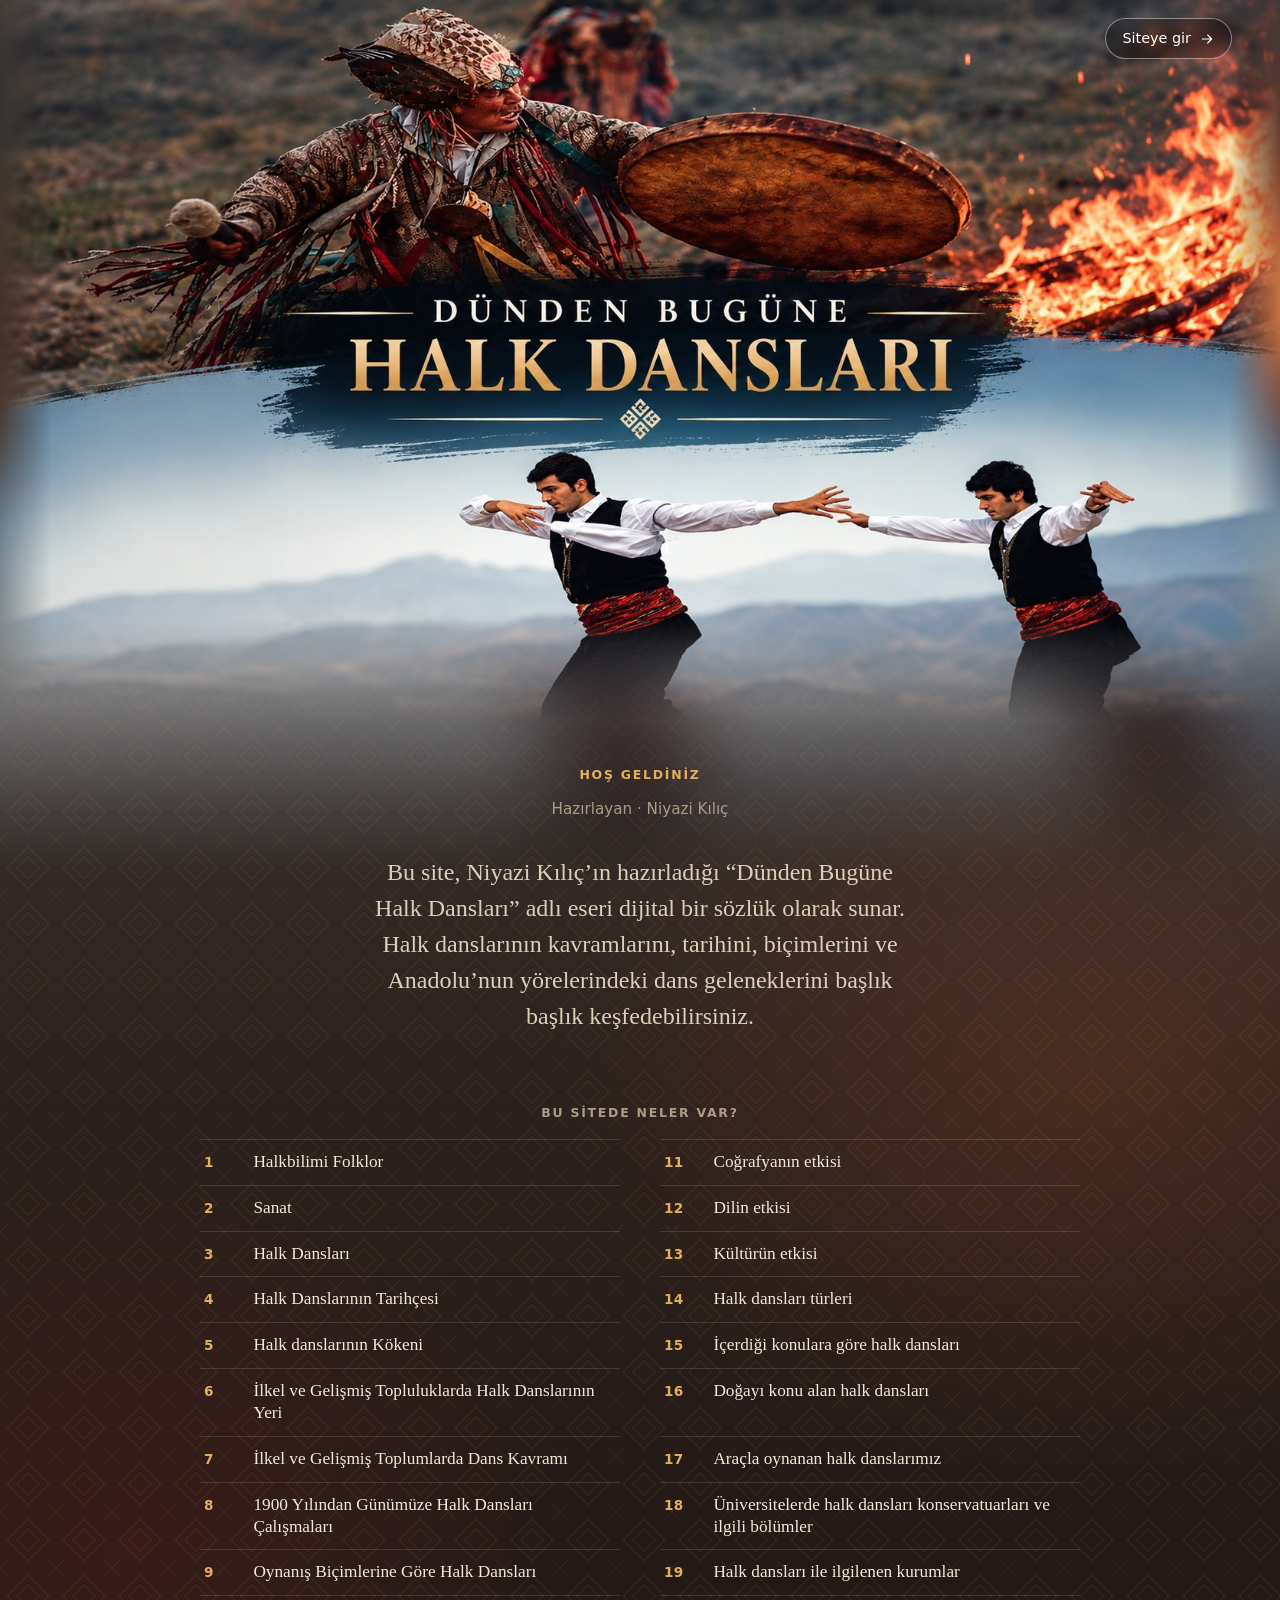
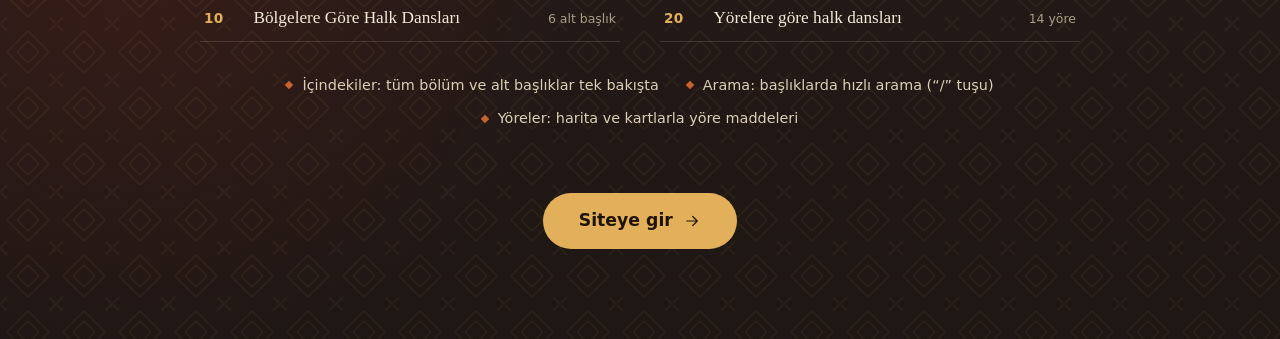
==== lexikon/index.html @ 28745544 "Add files via upload" ====
<!doctype html>
<html lang="tr" data-theme="light">
<head>
  <meta charset="utf-8">
  <meta name="viewport" content="width=device-width, initial-scale=1">
  <title>Dünden Bugüne Halk Dansları</title>
  <meta name="description" content="Halk dansları sözlüğü – tasarım önizlemesi">
  <meta name="color-scheme" content="light dark">
  <meta name="robots" content="noindex">
  <script>
    (function () {
      var pref = localStorage.getItem("hd-theme") || "system";
      var dark = pref === "dark" || (pref === "system" && matchMedia("(prefers-color-scheme: dark)").matches);
      document.documentElement.dataset.theme = dark ? "dark" : "light";
      document.documentElement.dataset.themePref = pref;
    })();
  </script>
  <link rel="icon" href="data:image/svg+xml,%3Csvg xmlns='http://www.w3.org/2000/svg' viewBox='0 0 32 32'%3E%3Cpath d='M16 2 30 16 16 30 2 16Z' fill='%23a3312a'/%3E%3Cpath d='M16 9 23 16 16 23 9 16Z' fill='%23f6f1e7'/%3E%3C/svg%3E">
  <link rel="stylesheet" href="assets/css/main.css">
</head>
<body>
  <a class="skip-link" href="#main" data-i18n="skip">İçeriğe geç</a>
  <div class="progress" aria-hidden="true"><span></span></div>

  <header class="site-header" data-header>
    <div class="site-header__inner">
      <a class="brand" href="#/tr" data-route-home>
        <svg class="brand__mark" viewBox="0 0 32 32" aria-hidden="true">
          <path d="M16 1 31 16 16 31 1 16Z" fill="currentColor"/>
          <path d="M16 8 24 16 16 24 8 16Z" fill="var(--bg)"/>
          <path d="M16 12.5 19.5 16 16 19.5 12.5 16Z" fill="currentColor"/>
        </svg>
        <span class="brand__text">
          <span class="brand__kicker" data-i18n="siteKicker">Halk Dansları Sözlüğü</span>
          <span class="brand__title" data-book-title>Dünden Bugüne Halk Dansları</span>
        </span>
      </a>

      <nav class="main-nav" aria-label="Ana gezinme">
        <a href="#/tr" data-nav="home" data-i18n="navHome">Ana sayfa</a>
        <a href="#/tr/icindekiler" data-nav="toc" data-i18n="navToc">İçindekiler</a>
        <a href="#/tr/madde/yorelere-gore-halk-danslari" data-nav="regions" data-i18n="navRegions">Yöreler</a>
      </nav>

      <div class="header-actions">
        <button class="search-trigger" type="button" data-search-open>
          <svg viewBox="0 0 24 24" aria-hidden="true"><circle cx="11" cy="11" r="6.5"/><path d="m20 20-4.2-4.2"/></svg>
          <span class="search-trigger__label" data-i18n="search">Ara</span>
          <kbd>/</kbd>
        </button>
        <button class="icon-btn" type="button" data-theme-toggle>
          <svg class="icon-sun" viewBox="0 0 24 24" aria-hidden="true"><circle cx="12" cy="12" r="4"/><path d="M12 2v2M12 20v2M4.9 4.9l1.4 1.4M17.7 17.7l1.4 1.4M2 12h2M20 12h2M4.9 19.1l1.4-1.4M17.7 6.3l1.4-1.4"/></svg>
          <svg class="icon-moon" viewBox="0 0 24 24" aria-hidden="true"><path d="M20 14.5A8 8 0 0 1 9.5 4a8 8 0 1 0 10.5 10.5Z"/></svg>
          <svg class="icon-auto" viewBox="0 0 24 24" aria-hidden="true"><circle cx="12" cy="12" r="8"/><path d="M12 4a8 8 0 0 1 0 16Z" fill="currentColor"/></svg>
          <span class="visually-hidden" data-theme-label></span>
        </button>
        <!-- Platz für den späteren Sprachschalter (TR/EN) -->
        <div class="lang-slot" data-lang-slot hidden></div>
        <button class="icon-btn menu-btn" type="button" data-menu-open aria-expanded="false" aria-controls="drawer">
          <svg viewBox="0 0 24 24" aria-hidden="true"><path d="M4 8h16M4 16h16"/></svg>
          <span class="visually-hidden" data-i18n="menu">Menü</span>
        </button>
      </div>
    </div>
  </header>

  <main id="main" tabindex="-1">
    <div id="app" aria-live="polite"></div>
  </main>

  <footer class="site-footer">
    <div class="kilim-band" aria-hidden="true"></div>
    <div class="site-footer__inner">
      <div class="site-footer__brand">
        <p class="site-footer__title" data-book-title>Dünden Bugüne Halk Dansları</p>
        <p class="muted" data-i18n="footerNote">Tasarım önizlemesi.</p>
        <p class="site-footer__about"><a href="#/tr/hosgeldiniz" data-intro-link data-i18n="introAbout">Bu site hakkında</a></p>
      </div>
      <nav class="site-footer__nav" data-footer-nav aria-label="Bölümler"></nav>
    </div>
  </footer>

  <!-- Mobile Navigation -->
  <div class="drawer" id="drawer" data-drawer hidden>
    <div class="drawer__backdrop" data-menu-close></div>
    <div class="drawer__panel" role="dialog" aria-modal="true" aria-labelledby="drawer-title">
      <div class="drawer__head">
        <p id="drawer-title" class="drawer__title" data-i18n="navToc">İçindekiler</p>
        <button class="icon-btn" type="button" data-menu-close>
          <svg viewBox="0 0 24 24" aria-hidden="true"><path d="M6 6l12 12M18 6 6 18"/></svg>
          <span class="visually-hidden" data-i18n="close">Kapat</span>
        </button>
      </div>
      <nav class="drawer__nav" data-drawer-nav></nav>
    </div>
  </div>

  <!-- Suche -->
  <div class="search" data-search hidden>
    <div class="search__backdrop" data-search-close></div>
    <div class="search__panel" role="dialog" aria-modal="true" aria-label="Ara">
      <div class="search__field">
        <svg viewBox="0 0 24 24" aria-hidden="true"><circle cx="11" cy="11" r="6.5"/><path d="m20 20-4.2-4.2"/></svg>
        <input type="search" data-search-input autocomplete="off" spellcheck="false"
               role="combobox" aria-expanded="true" aria-controls="search-results" aria-autocomplete="list">
        <button class="search__esc" type="button" data-search-close><kbd>Esc</kbd></button>
      </div>
      <p class="search__meta" data-search-meta></p>
      <ul class="search__results" id="search-results" role="listbox" data-search-results></ul>
    </div>
  </div>

  <script src="data/structure.js"></script>
  <script src="data/site.js"></script>
  <script src="data/i18n.js"></script>
  <script src="data/front.js"></script>
  <script src="assets/js/core.js"></script>
  <script src="assets/js/views.js"></script>
  <script src="assets/js/search.js"></script>
  <script src="assets/js/motion.js"></script>
  <script src="assets/js/app.js"></script>
</body>
</html>
---- lexikon/assets/css/main.css ----
/* =========================================================================
   Dünden Bugüne Halk Dansları – Gestaltung
   Farbwelt: Krapprot (kök boya), Indigo, Safran, Walnuss auf Wollweiß.
   ========================================================================= */

:root {
  --bg: #f6f1e7;
  --bg-raised: #fbf8f1;
  --surface: #efe8da;
  --ink: #1e1a17;
  --ink-soft: #4a423b;
  --muted: #766b60;
  --line: rgba(30, 26, 23, 0.12);
  --line-strong: rgba(30, 26, 23, 0.28);
  --accent: #a3312a;          /* Krapprot */
  --accent-ink: #ffffff;
  --accent-soft: rgba(163, 49, 42, 0.09);
  --indigo: #2c3e66;
  --saffron: #c98e2b;
  --walnut: #5a3e2b;
  --mark: rgba(201, 142, 43, 0.32);
  --ph-bg: #ebe3d3;
  --ph-hatch: rgba(90, 62, 43, 0.07);
  --skeleton: rgba(90, 62, 43, 0.13);
  --shadow: 0 1px 2px rgba(30, 26, 23, 0.06), 0 12px 32px -12px rgba(30, 26, 23, 0.22);

  --font-display: "Iowan Old Style", "Palatino Linotype", Palatino, "Book Antiqua", "URW Palladio L", P052, Georgia, serif;
  --font-sans: system-ui, -apple-system, "Segoe UI", Roboto, "Helvetica Neue", Arial, sans-serif;

  --container: 1180px;
  --gutter: clamp(20px, 5vw, 48px);
  --header-h: 64px;
  --section: clamp(96px, 13vw, 184px);
  --radius: 18px;
  --ease: cubic-bezier(0.22, 0.61, 0.36, 1);
  --ease-out: cubic-bezier(0.16, 1, 0.3, 1);

  color-scheme: light;
}

[data-theme="dark"] {
  --bg: #14110f;
  --bg-raised: #1c1815;
  --surface: #221d19;
  --ink: #efe7da;
  --ink-soft: #cfc4b5;
  --muted: #9a8d7e;
  --line: rgba(239, 231, 218, 0.11);
  --line-strong: rgba(239, 231, 218, 0.26);
  --accent: #e0654f;
  --accent-ink: #1a0f0c;
  --accent-soft: rgba(224, 101, 79, 0.12);
  --indigo: #9fb1de;
  --saffron: #e2b05a;
  --walnut: #c79b77;
  --mark: rgba(226, 176, 90, 0.3);
  --ph-bg: #1f1a17;
  --ph-hatch: rgba(239, 231, 218, 0.045);
  --skeleton: rgba(239, 231, 218, 0.1);
  --shadow: 0 1px 2px rgba(0, 0, 0, 0.4), 0 16px 40px -16px rgba(0, 0, 0, 0.7);
  color-scheme: dark;
}

/* ---------- Grundlagen ---------- */
*, *::before, *::after { box-sizing: border-box; }

html {
  -webkit-text-size-adjust: 100%;
  text-size-adjust: 100%;
  scroll-padding-top: calc(var(--header-h) + 24px);
}
html.is-locked { overflow: hidden; }
main { overflow-x: clip; }

body {
  margin: 0;
  background: var(--bg);
  color: var(--ink);
  font-family: var(--font-sans);
  font-size: 1.0625rem;
  line-height: 1.6;
  -webkit-font-smoothing: antialiased;
  text-rendering: optimizeLegibility;
  transition: background-color 0.4s var(--ease), color 0.4s var(--ease);
}

h1, h2, h3 {
  font-family: var(--font-display);
  font-weight: 500;
  line-height: 1.08;
  letter-spacing: -0.015em;
  margin: 0;
  text-wrap: balance;
}
p { margin: 0; }
a { color: inherit; text-decoration: none; }
button { font: inherit; color: inherit; }
ol, ul { margin: 0; padding: 0; list-style: none; }
svg { display: block; }
kbd {
  font-family: var(--font-sans);
  font-size: 0.72rem;
  padding: 0.1em 0.45em;
  border: 1px solid var(--line-strong);
  border-radius: 6px;
  color: var(--muted);
}
::selection { background: var(--mark); }

:focus-visible {
  outline: 2px solid var(--accent);
  outline-offset: 3px;
  border-radius: 6px;
}
h1:focus { outline: none; }

.visually-hidden {
  position: absolute !important;
  width: 1px; height: 1px;
  overflow: hidden;
  clip: rect(0 0 0 0);
  white-space: nowrap;
}

.skip-link {
  position: fixed;
  left: 16px; top: -60px;
  z-index: 100;
  padding: 10px 16px;
  background: var(--ink);
  color: var(--bg);
  border-radius: 10px;
  transition: top 0.2s;
}
.skip-link:focus { top: 12px; }

.container {
  width: 100%;
  max-width: calc(var(--container) + 2 * var(--gutter));
  margin-inline: auto;
  padding-inline: var(--gutter);
}
.container-wide {
  width: 100%;
  max-width: calc(1440px + 2 * var(--gutter));
  margin-inline: auto;
  padding-inline: var(--gutter);
}

.num {
  font-family: var(--font-sans);
  font-variant-numeric: tabular-nums lining-nums;
  font-size: 0.8em;
  font-weight: 600;
  letter-spacing: 0.02em;
  color: var(--accent);
}

.eyebrow {
  font-size: 0.78rem;
  font-weight: 600;
  letter-spacing: 0.14em;
  text-transform: uppercase;
  color: var(--accent);
}
.lead { font-size: clamp(1.15rem, 2vw, 1.4rem); color: var(--ink-soft); line-height: 1.5; }
.muted { color: var(--muted); }

/* ---------- Schaltflächen ---------- */
.btn {
  display: inline-flex;
  align-items: center;
  gap: 0.6em;
  min-height: 48px;
  padding: 0 1.4em;
  border-radius: 999px;
  border: 1px solid transparent;
  font-weight: 550;
  font-size: 1rem;
  cursor: pointer;
  transition: transform 0.3s var(--ease), background-color 0.3s, border-color 0.3s, color 0.3s;
}
.btn:hover { transform: translateY(-1px); }
.btn .arrow { width: 18px; height: 18px; transition: transform 0.3s var(--ease); }
.btn:hover .arrow { transform: translateX(3px); }
.btn--primary { background: var(--accent); color: var(--accent-ink); }
.btn--ghost { background: transparent; border-color: var(--line-strong); }
.btn--ghost:hover { border-color: var(--ink); }
.btn--sm { min-height: 40px; font-size: 0.9rem; padding: 0 1.1em; }

.icon-btn {
  display: inline-grid;
  place-items: center;
  width: 42px; height: 42px;
  border-radius: 50%;
  border: 1px solid transparent;
  background: transparent;
  cursor: pointer;
  transition: background-color 0.25s, border-color 0.25s;
}
.icon-btn:hover { background: var(--accent-soft); }
.icon-btn svg, .search-trigger svg, .arrow {
  width: 20px; height: 20px;
  fill: none;
  stroke: currentColor;
  stroke-width: 1.6;
  stroke-linecap: round;
  stroke-linejoin: round;
}
.icon-btn .icon-auto path { stroke: none; }

.input {
  min-height: 44px;
  padding: 0 1em;
  border-radius: 12px;
  border: 1px solid var(--line-strong);
  background: var(--bg-raised);
  color: var(--ink);
  font: inherit;
}

/* ---------- Kopfzeile ---------- */
.progress {
  position: fixed;
  inset: 0 0 auto 0;
  height: 2px;
  z-index: 60;
  pointer-events: none;
  opacity: 0;
  transition: opacity 0.3s;
}
.progress span {
  display: block;
  height: 100%;
  background: var(--accent);
  transform: scaleX(0);
  transform-origin: left center;
}
body[data-view="entry"] .progress { opacity: 1; }

.site-header {
  position: sticky;
  top: 0;
  z-index: 50;
  height: var(--header-h);
  background: var(--bg);
  background: color-mix(in srgb, var(--bg) 82%, transparent);
  -webkit-backdrop-filter: saturate(1.6) blur(18px);
  backdrop-filter: saturate(1.6) blur(18px);
  border-bottom: 1px solid transparent;
  transition: border-color 0.3s, background-color 0.4s;
}
.site-header.is-scrolled { border-bottom-color: var(--line); }

.site-header__inner {
  display: flex;
  align-items: center;
  gap: 24px;
  height: 100%;
  max-width: calc(1440px + 2 * var(--gutter));
  margin-inline: auto;
  padding-inline: var(--gutter);
}

.brand { display: flex; align-items: center; gap: 12px; min-width: 0; }
.brand__mark { width: 28px; height: 28px; flex: none; color: var(--accent); transition: transform 0.6s var(--ease-out); }
.brand:hover .brand__mark { transform: rotate(90deg); }
.brand__text { display: grid; line-height: 1.15; min-width: 0; }
.brand__kicker { font-size: 0.68rem; letter-spacing: 0.14em; text-transform: uppercase; color: var(--muted); }
.brand__title {
  font-family: var(--font-display);
  font-size: 1.05rem;
  white-space: nowrap;
  overflow: hidden;
  text-overflow: ellipsis;
}

.main-nav { display: flex; gap: 4px; margin-left: auto; }
.main-nav a {
  position: relative;
  padding: 8px 14px;
  font-size: 0.94rem;
  color: var(--ink-soft);
  border-radius: 999px;
  transition: color 0.2s, background-color 0.2s;
}
.main-nav a:hover { color: var(--ink); background: var(--accent-soft); }
.main-nav a[aria-current="page"] { color: var(--ink); }
.main-nav a[aria-current="page"]::after {
  content: "";
  position: absolute;
  left: 50%; bottom: 2px;
  width: 5px; height: 5px;
  background: var(--accent);
  transform: translateX(-50%) rotate(45deg);
}

.header-actions { display: flex; align-items: center; gap: 6px; }
.search-trigger {
  display: inline-flex;
  align-items: center;
  gap: 10px;
  height: 40px;
  padding: 0 10px 0 14px;
  border-radius: 999px;
  border: 1px solid var(--line-strong);
  background: transparent;
  color: var(--muted);
  cursor: pointer;
  transition: border-color 0.2s, color 0.2s;
}
.search-trigger:hover { border-color: var(--ink); color: var(--ink); }
.search-trigger svg { width: 17px; height: 17px; }
.search-trigger__label { font-size: 0.9rem; min-width: 5.5em; text-align: left; }

[data-theme-toggle] svg { display: none; }
[data-theme-pref="light"] [data-theme-toggle] .icon-sun,
[data-theme-pref="dark"] [data-theme-toggle] .icon-moon,
[data-theme-pref="system"] [data-theme-toggle] .icon-auto { display: block; }

.menu-btn { display: none; }

/* ---------- Ornamentband (Kilim) ---------- */
.kilim-band {
  height: 16px;
  background: linear-gradient(90deg, var(--accent), var(--saffron) 35%, var(--indigo) 65%, var(--accent));
  -webkit-mask: url("data:image/svg+xml,%3Csvg xmlns='http://www.w3.org/2000/svg' width='32' height='16' viewBox='0 0 32 16'%3E%3Cpath fill-rule='evenodd' d='M16 1 23 8 16 15 9 8Z M16 5 13 8 16 11 19 8Z'/%3E%3Cpath d='M0 8 3 5 4.5 6.5 3 8 4.5 9.5 3 11Z M32 8 29 5 27.5 6.5 29 8 27.5 9.5 29 11Z'/%3E%3C/svg%3E") repeat-x center / 32px 16px;
  mask: url("data:image/svg+xml,%3Csvg xmlns='http://www.w3.org/2000/svg' width='32' height='16' viewBox='0 0 32 16'%3E%3Cpath fill-rule='evenodd' d='M16 1 23 8 16 15 9 8Z M16 5 13 8 16 11 19 8Z'/%3E%3Cpath d='M0 8 3 5 4.5 6.5 3 8 4.5 9.5 3 11Z M32 8 29 5 27.5 6.5 29 8 27.5 9.5 29 11Z'/%3E%3C/svg%3E") repeat-x center / 32px 16px;
  opacity: 0.85;
}

/* ---------- Platzhalter ---------- */
.ph {
  position: relative;
  margin: 0;
  overflow: hidden;
  border-radius: var(--radius);
  background:
    repeating-linear-gradient(135deg, var(--ph-hatch) 0 1px, transparent 1px 14px),
    var(--ph-bg);
  border: 1px dashed var(--line-strong);
  color: var(--muted);
}
.ph--21x9 { aspect-ratio: 21 / 9; }
.ph--16x9 { aspect-ratio: 16 / 9; }
.ph--3x2 { aspect-ratio: 3 / 2; }
.ph--4x5 { aspect-ratio: 4 / 5; }
.ph__inner {
  position: absolute;
  inset: 0;
  display: grid;
  place-content: center;
  justify-items: center;
  gap: 6px;
  padding: 16px;
  text-align: center;
  transition: transform 0.8s var(--ease-out);
}
.ph__inner svg {
  width: 40px; height: 40px;
  fill: none; stroke: currentColor; stroke-width: 1.4;
  stroke-linecap: round; stroke-linejoin: round;
  opacity: 0.7;
}
.ph__label {
  font-size: 0.74rem;
  font-weight: 650;
  letter-spacing: 0.16em;
  text-transform: uppercase;
  color: var(--ink-soft);
}
.ph__note { font-size: 0.78rem; }

.ph-text {
  position: relative;
  margin-block: 1.5rem;
  padding: 1rem 1.4rem 1.2rem;
  border: 1px dashed var(--line-strong);
  border-radius: 14px;
  background: color-mix(in srgb, var(--bg-raised) 60%, transparent);
}
.ph-tag {
  display: flex;
  align-items: baseline;
  margin-bottom: 0.4rem;
  gap: 8px;
  font-size: 0.7rem;
  font-weight: 650;
  letter-spacing: 0.12em;
  text-transform: uppercase;
  color: var(--muted);
}
.ph-tag::before {
  content: "";
  flex: none;
  width: 7px; height: 7px;
  background: var(--saffron);
  transform: rotate(45deg);
}
.ph-line {
  display: block;
  height: 0.62rem;
  margin: 0.72rem 0;
  border-radius: 6px;
  background: var(--skeleton);
}
.ph-text--lead { margin-top: 2rem; max-width: 760px; }
.ph-text--lead .ph-line { height: 0.95rem; margin: 0.85rem 0; }

/* ---------- Seitenwechsel & Scroll-Einblendung ---------- */
#app.is-entering { animation: page-in 0.7s var(--ease-out) both; }
@keyframes page-in {
  from { opacity: 0; transform: translateY(10px); }
  to { opacity: 1; transform: none; }
}

.reveal, .entry-section, .story__step, .rail-card {
  opacity: 0;
  transform: translateY(28px);
  transition: opacity 0.9s var(--ease), transform 1s var(--ease-out);
}
.is-visible { opacity: 1; transform: none; }
.rail-card:nth-child(2) { transition-delay: 0.06s; }
.rail-card:nth-child(3) { transition-delay: 0.12s; }
.rail-card:nth-child(4) { transition-delay: 0.18s; }
.hero .reveal:nth-child(2) { transition-delay: 0.08s; }
.hero .reveal:nth-child(3) { transition-delay: 0.16s; }
.hero .reveal:nth-child(4) { transition-delay: 0.22s; }
.hero .reveal:nth-child(5) { transition-delay: 0.28s; }

/* ---------- Startseite: Hero ---------- */
.hero { padding-top: clamp(56px, 11vh, 128px); }
.hero__copy { text-align: center; }
.hero__title {
  margin-top: 20px;
  font-size: clamp(3rem, 10vw, 8.75rem);
  line-height: 0.94;
  letter-spacing: -0.035em;
}
.hero__accent { display: block; font-style: italic; color: var(--accent); }
.hero__lead {
  max-width: 34ch;
  margin: 28px auto 0;
  font-size: clamp(1.15rem, 2.2vw, 1.5rem);
  color: var(--ink-soft);
  line-height: 1.45;
}
.hero__by { margin-top: 14px; font-size: 0.92rem; color: var(--muted); letter-spacing: 0.02em; }
.hero__cta { display: flex; flex-wrap: wrap; justify-content: center; gap: 12px; margin-top: 36px; }

.hero__media {
  --hero-p: 0;
  --inset: clamp(12px, 7vw, 120px);
  margin-top: clamp(56px, 9vh, 96px);
}
.ph--hero {
  border-radius: 0;
  border: 0;
  clip-path: inset(0 calc(var(--inset) * (1 - var(--hero-p))) round calc(28px * (1 - var(--hero-p))));
  will-change: clip-path;
}
.ph--hero .ph__inner { transform: scale(calc(1.06 - 0.06 * var(--hero-p))); }

/* ---------- Startseite: Hazırlayan & Önsöz ---------- */
.author {
  display: grid;
  grid-template-columns: minmax(0, 5fr) minmax(0, 7fr);
  gap: clamp(32px, 6vw, 96px);
  align-items: start;
  padding-top: var(--section);
}
.author__portrait {
  position: sticky;
  top: calc(var(--header-h) + 32px);
  margin: 0;
  overflow: hidden;
  border-radius: var(--radius);
  background: var(--ph-bg);
  box-shadow: var(--shadow);
}
.author__portrait img { display: block; width: 100%; height: auto; aspect-ratio: 577 / 715; object-fit: cover; }
.author__text h2 { font-size: clamp(2.4rem, 5.5vw, 4.25rem); margin: 10px 0 28px; letter-spacing: -0.025em; }
.author__bio { font-size: clamp(1.05rem, 1.5vw, 1.2rem); line-height: 1.75; color: var(--ink-soft); hyphens: auto; }
.author__bio + .author__bio { margin-top: 1.1em; }

.preface { margin-top: var(--section); background: var(--surface); }
.preface__inner { max-width: calc(800px + 2 * var(--gutter)); padding-block: clamp(72px, 10vw, 136px); }
.preface h2 { font-size: clamp(2.4rem, 5.5vw, 4.25rem); margin-bottom: 36px; font-style: italic; color: var(--accent); }
.preface p {
  font-family: var(--font-display);
  font-size: clamp(1.15rem, 1.9vw, 1.42rem);
  line-height: 1.65;
  hyphens: auto;
}
.preface p + p { margin-top: 1.2em; }
.preface strong { font-weight: 600; letter-spacing: 0.02em; }
.preface .preface__sign {
  display: grid;
  justify-items: end;
  gap: 2px;
  margin-top: 48px;
  font-family: var(--font-sans);
  font-size: 0.95rem;
  line-height: 1.4;
}
.preface__sign strong { letter-spacing: 0.12em; }
.preface__sign span { color: var(--muted); }

/* ---------- Startseite: Alle Kapitel ---------- */
.home-toc { padding-top: var(--section); }
.home-toc .section-head--row { align-items: flex-end; }
.home-toc .section-head--row .btn { flex: none; }

/* ---------- Willkommensseite ---------- */
body[data-view="intro"] .site-header,
body[data-view="intro"] .site-footer { display: none; }

/* Eigene Palette aus den Bildfarben (Nebelgrau, Walnuss, Feuer, Gold) – in beiden Modi */
body[data-view="intro"] { background: #1f1714; }

.intro {
  --bg: #241a17;
  --ink: #f3e9d8;
  --ink-soft: #dccfb9;
  --muted: #ab9c88;
  --line: rgba(243, 233, 216, 0.14);
  --accent: #e2b05a;
  --accent-ink: #1f1306;
  --accent-soft: rgba(226, 176, 90, 0.14);
  --saffron: #c9622f;
  position: relative;
  isolation: isolate;
  overflow: clip;
  padding-bottom: clamp(64px, 10vh, 120px);
  color: var(--ink);
  background:
    url("data:image/svg+xml,%3Csvg xmlns='http://www.w3.org/2000/svg' width='56' height='56' viewBox='0 0 56 56'%3E%3Cg fill='none' stroke='%23e2b05a' stroke-opacity='.08' stroke-width='1.2'%3E%3Cpath d='M28 7 49 28 28 49 7 28Z'/%3E%3Cpath d='M28 17 39 28 28 39 17 28Z'/%3E%3Cpath d='M0 0 7 7M56 0 49 7M0 56 7 49M56 56 49 49'/%3E%3C/g%3E%3C/svg%3E") 0 0 / 56px 56px,
    radial-gradient(60% 30% at 85% 55%, rgba(201, 98, 47, 0.18), transparent 70%),
    radial-gradient(50% 30% at 10% 80%, rgba(163, 49, 42, 0.16), transparent 70%),
    linear-gradient(180deg, #47403d 0%, #3d3532 30%, #2c221e 55%, #241a17 75%, #1f1714 100%);
}
/* Unscharfe Bildkopie füllt die Fläche rund ums Bild mit dessen eigenen Farben */
.intro::before {
  content: "";
  position: absolute;
  top: 0; left: -8%; right: -8%;
  height: calc(min(100vw, 92vh * 1672 / 941) * 941 / 1672 + 18vh);
  z-index: -1;
  background: url("../img/hosgeldiniz.jpg") center top / cover no-repeat;
  filter: blur(48px) saturate(1.15) brightness(0.85);
  -webkit-mask-image: linear-gradient(#000 60%, transparent);
  mask-image: linear-gradient(#000 60%, transparent);
}
.intro .eyebrow { color: var(--accent); }

/* Bild vollständig zeigen; nur die äußersten Ränder laufen weich in den Hintergrund aus */
.intro__hero {
  position: relative;
  width: min(100%, calc(92vh * 1672 / 941));
  margin: 0 auto;
}
.intro__hero img {
  display: block;
  width: 100%;
  height: auto;
  -webkit-mask-image:
    linear-gradient(to right, transparent, #000 4%, #000 96%, transparent),
    linear-gradient(to bottom, #000 86%, transparent);
  -webkit-mask-composite: source-in;
  mask-image:
    linear-gradient(to right, transparent, #000 4%, #000 96%, transparent),
    linear-gradient(to bottom, #000 86%, transparent);
  mask-composite: intersect;
  animation: intro-fade 1.6s var(--ease-out) both;
}
@keyframes intro-fade {
  from { opacity: 0; }
  to { opacity: 1; }
}
.intro__skip {
  position: absolute;
  top: 18px;
  right: var(--gutter);
  z-index: 2;
  display: inline-flex;
  align-items: center;
  gap: 8px;
  padding: 8px 16px;
  border-radius: 999px;
  border: 1px solid rgba(255, 255, 255, 0.45);
  background: rgba(0, 0, 0, 0.25);
  -webkit-backdrop-filter: blur(8px);
  backdrop-filter: blur(8px);
  color: #fff;
  font-size: 0.9rem;
  animation: intro-in 1s 1s var(--ease-out) both;
  transition: background-color 0.25s, border-color 0.25s;
}
.intro__skip:hover { background: rgba(0, 0, 0, 0.45); border-color: #fff; }
.intro__skip .arrow { width: 16px; height: 16px; }

.intro__inner {
  position: relative;
  max-width: calc(880px + 2 * var(--gutter));
  margin-top: clamp(28px, 5vh, 56px);
  text-align: center;
}
.intro__inner > * { animation: intro-in 1s 0.5s var(--ease-out) both; }
.intro__inner > :nth-child(3) { animation-delay: 0.6s; }
.intro__inner > :nth-child(4) { animation-delay: 0.7s; }
.intro__inner > :nth-child(n + 5) { animation-delay: 0.8s; }
@keyframes intro-in {
  from { opacity: 0; transform: translateY(18px); }
  to { opacity: 1; transform: none; }
}

.intro__by { margin-top: 12px; color: var(--muted); font-size: 0.95rem; }
.intro__lead {
  max-width: 46ch;
  margin: 32px auto 0;
  font-family: var(--font-display);
  font-size: clamp(1.2rem, 2.2vw, 1.5rem);
  line-height: 1.5;
  color: var(--ink-soft);
}
.intro__h2 {
  margin: clamp(48px, 8vh, 80px) 0 20px;
  font-family: var(--font-sans);
  font-size: 0.78rem;
  font-weight: 650;
  letter-spacing: 0.14em;
  text-transform: uppercase;
  color: var(--muted);
}

.intro-topics {
  display: grid;
  grid-template-columns: repeat(2, minmax(0, 1fr));
  grid-auto-flow: column;
  grid-template-rows: repeat(10, auto);
  column-gap: 40px;
  text-align: left;
}
.intro-topic { border-bottom: 1px solid var(--line); }
.intro-topic:nth-child(1), .intro-topic:nth-child(11) { border-top: 1px solid var(--line); }
.intro-topic a {
  display: grid;
  grid-template-columns: 2.2em 1fr auto;
  gap: 12px;
  align-items: baseline;
  padding: 11px 4px;
  transition: color 0.2s, padding 0.35s var(--ease);
}
.intro-topic a:hover { padding-left: 10px; }
.intro-topic a:hover .intro-topic__title { color: var(--accent); }
.intro-topic__title { font-family: var(--font-display); font-size: 1.08rem; line-height: 1.3; }
.intro-topic__count { font-size: 0.78rem; color: var(--muted); white-space: nowrap; }

.intro__how {
  display: flex;
  flex-wrap: wrap;
  justify-content: center;
  gap: 10px 28px;
  margin-top: 32px;
  font-size: 0.9rem;
  color: var(--ink-soft);
}
.intro__how li { display: inline-flex; align-items: center; gap: 10px; }
.intro__how li::before { content: ""; width: 6px; height: 6px; background: var(--saffron); transform: rotate(45deg); }
.intro__cta { margin-top: clamp(40px, 7vh, 64px); }
.btn--lg { min-height: 56px; padding: 0 2em; font-size: 1.08rem; }

.site-footer__about { margin-top: 14px; font-size: 0.9rem; }
.site-footer__about a { color: var(--accent); }

/* ---------- Startseite: Kennzahlen ---------- */
.stats {
  display: grid;
  grid-template-columns: repeat(3, 1fr);
  padding-block: var(--section) 0;
  text-align: center;
}
.stat { display: grid; gap: 6px; padding: 8px 12px; }
.stat + .stat { border-left: 1px solid var(--line); }
.stat__num {
  font-family: var(--font-display);
  font-size: clamp(3rem, 9vw, 6.5rem);
  line-height: 1;
  font-variant-numeric: lining-nums tabular-nums;
  letter-spacing: -0.03em;
}
.stat__label { font-size: 0.82rem; letter-spacing: 0.14em; text-transform: uppercase; color: var(--muted); }

/* ---------- Abschnittsköpfe ---------- */
.section-head { max-width: 760px; margin-bottom: clamp(40px, 6vw, 72px); }
.section-head h2 { font-size: clamp(2.2rem, 5.5vw, 4.25rem); margin-top: 10px; }
.section-head p:not(.eyebrow) { margin-top: 16px; font-size: clamp(1.1rem, 1.8vw, 1.3rem); color: var(--ink-soft); }
.section-head--row { display: flex; align-items: flex-end; justify-content: space-between; gap: 24px; max-width: none; }

/* ---------- Startseite: Struktur-Erzählung ---------- */
.story { padding-top: var(--section); }
.story__grid { display: grid; grid-template-columns: 5fr 6fr; gap: clamp(32px, 6vw, 96px); }
.story__sticky {
  position: sticky;
  top: calc(var(--header-h) + 32px);
  height: calc(100vh - var(--header-h) - 64px);
  display: grid;
  align-items: center;
}
.story__visual { position: relative; --step: 0; }
.ph--story { max-height: calc(100vh - var(--header-h) - 96px); width: 100%; }
.story__visual::after {
  content: "";
  position: absolute;
  right: 22px; top: 22px;
  width: 44px; height: 44px;
  border: 1.5px solid var(--accent);
  transform: rotate(calc(45deg + var(--step) * 90deg));
  transition: transform 0.9s var(--ease-out);
}
.story__index, .story__caption {
  position: absolute;
  left: 24px;
  transition: opacity 0.25s, transform 0.35s var(--ease);
}
.story__index {
  bottom: 52px;
  font-family: var(--font-display);
  font-size: clamp(4rem, 9vw, 7.5rem);
  line-height: 1;
  color: var(--accent);
  font-variant-numeric: lining-nums;
}
.story__caption { bottom: 24px; font-size: 0.9rem; letter-spacing: 0.08em; text-transform: uppercase; color: var(--ink-soft); }
.story__visual.is-switching .story__index,
.story__visual.is-switching .story__caption { opacity: 0; transform: translateY(8px); }

.story__step {
  min-height: 72vh;
  padding-block: 12vh;
  display: flex;
  flex-direction: column;
  justify-content: center;
}
.story__step:last-child { min-height: 60vh; padding-bottom: 4vh; }
.story__step h3 { font-size: clamp(2rem, 4vw, 3.25rem); margin: 12px 0 28px; }
.story__step.is-visible { transition: opacity 0.6s var(--ease), transform 1s var(--ease-out); }
@media (min-width: 960px) {
  .story__step.is-visible:not(.is-active) { opacity: 0.38; }
}

.chapter-list li { border-top: 1px solid var(--line); }
.chapter-list li:last-child { border-bottom: 1px solid var(--line); }
.chapter-list a {
  display: grid;
  grid-template-columns: 3.2em 1fr auto 20px;
  align-items: baseline;
  gap: 12px;
  padding: 16px 4px;
  transition: color 0.2s, padding 0.35s var(--ease);
}
.chapter-list__title { font-family: var(--font-display); font-size: 1.22rem; line-height: 1.3; }
.chapter-list__meta { font-size: 0.8rem; color: var(--muted); white-space: nowrap; }
.chapter-list .arrow { align-self: center; opacity: 0; transform: translateX(-6px); transition: 0.3s var(--ease); color: var(--accent); }
.chapter-list a:hover { padding-left: 10px; }
.chapter-list a:hover .chapter-list__title { color: var(--accent); }
.chapter-list a:hover .arrow, .chapter-list a:focus-visible .arrow { opacity: 1; transform: none; }

/* ---------- Startseite: Dansformen ---------- */
.rail-section { padding-top: var(--section); }
.rail-controls { display: flex; gap: 8px; }
.rail-controls .icon-btn { border-color: var(--line-strong); }
.rail {
  --pad: max(var(--gutter), calc((100vw - var(--container)) / 2));
  display: grid;
  grid-auto-flow: column;
  grid-auto-columns: clamp(240px, 27vw, 340px);
  gap: 24px;
  overflow-x: auto;
  padding: 4px var(--pad) 24px;
  scroll-padding-inline: var(--pad);
  scroll-snap-type: x mandatory;
  scrollbar-width: none;
  overscroll-behavior-x: contain;
}
.rail::-webkit-scrollbar { display: none; }
.rail-card { display: grid; align-content: start; gap: 10px; scroll-snap-align: start; }
.rail-card__num { margin-top: 6px; }
.rail-card__num, .card .num { font-family: var(--font-sans); font-weight: 600; font-size: 0.82rem; color: var(--accent); }
.rail-card__title { font-family: var(--font-display); font-size: clamp(1.4rem, 2.4vw, 1.85rem); line-height: 1.15; }
.rail-card:hover .ph__inner, .card:hover .ph__inner { transform: scale(1.04); }
.rail-card:hover .rail-card__title { color: var(--accent); }

/* ---------- Startseite: Yöreler ---------- */
.regions { padding-block: var(--section); }
.region-map {
  position: relative;
  aspect-ratio: 2.3 / 1;
  margin-bottom: clamp(48px, 7vw, 88px);
  border-radius: var(--radius);
  border: 1px dashed var(--line-strong);
  background:
    radial-gradient(circle at 1px 1px, var(--skeleton) 1px, transparent 1.5px) 0 0 / 22px 22px,
    var(--ph-bg);
}
.region-map__ph {
  position: absolute;
  left: 20px; bottom: 16px;
  display: grid;
  gap: 2px;
  color: var(--muted);
}
.region-dot {
  position: absolute;
  width: 16px; height: 16px;
  margin: -8px 0 0 -8px;
  border-radius: 50%;
  background: var(--accent);
  box-shadow: 0 0 0 4px var(--accent-soft);
  transition: transform 0.3s var(--ease-out), box-shadow 0.3s;
}
.region-dot::after {
  content: "";
  position: absolute;
  inset: -4px;
  border-radius: 50%;
  border: 1px solid var(--accent);
  opacity: 0;
  animation: pulse 3.2s var(--ease) infinite;
}
.region-dot:nth-child(3n)::after { animation-delay: 1s; }
.region-dot:nth-child(3n + 1)::after { animation-delay: 2s; }
@keyframes pulse {
  0% { transform: scale(0.6); opacity: 0.8; }
  70%, 100% { transform: scale(2.2); opacity: 0; }
}
.region-dot:hover, .region-dot:focus-visible { transform: scale(1.3); z-index: 2; }
.region-dot__label {
  position: absolute;
  left: 50%; bottom: calc(100% + 10px);
  padding: 5px 10px;
  border-radius: 8px;
  background: var(--ink);
  color: var(--bg);
  font-size: 0.8rem;
  white-space: nowrap;
  pointer-events: none;
  opacity: 0;
  transform: translate(-50%, 4px);
  transition: opacity 0.2s, transform 0.25s var(--ease);
}
.region-dot:hover .region-dot__label, .region-dot:focus-visible .region-dot__label { opacity: 1; transform: translate(-50%, 0); }
.region-dot--end .region-dot__label { left: auto; right: -6px; transform: translate(0, 4px); }
.region-dot--start .region-dot__label { left: -6px; transform: translate(0, 4px); }
.region-dot--end:hover .region-dot__label, .region-dot--end:focus-visible .region-dot__label,
.region-dot--start:hover .region-dot__label, .region-dot--start:focus-visible .region-dot__label { transform: none; }

.card-grid {
  display: grid;
  grid-template-columns: repeat(auto-fill, minmax(250px, 1fr));
  gap: clamp(20px, 3vw, 32px);
}
.card {
  display: grid;
  align-content: start;
  border-radius: calc(var(--radius) + 4px);
  transition: transform 0.5s var(--ease-out);
}
.card:hover { transform: translateY(-4px); }
.card .ph { border-radius: var(--radius); }
.card__body { display: grid; gap: 4px; padding: 14px 2px 0; }
.card__title { font-family: var(--font-display); font-size: 1.4rem; line-height: 1.2; }
.card:hover .card__title { color: var(--accent); }
.card__meta { font-size: 0.82rem; color: var(--muted); }

/* ---------- Lexikoneintrag ---------- */
.entry__header { padding-top: clamp(36px, 7vw, 88px); }
.crumbs ol { display: flex; flex-wrap: wrap; gap: 4px 0; font-size: 0.85rem; color: var(--muted); }
.crumbs li:not(:last-child)::after { content: "/"; margin: 0 10px; opacity: 0.5; }
.crumbs a:hover { color: var(--accent); }
.entry__number { margin-top: clamp(28px, 5vw, 56px); }
.entry__number { font-size: 0.8rem; font-weight: 600; letter-spacing: 0.14em; text-transform: uppercase; color: var(--accent); }
.entry__title { margin-top: 14px; max-width: 18ch; font-size: clamp(2.5rem, 6.4vw, 5.25rem); line-height: 1.02; letter-spacing: -0.03em; }
.entry__meta { margin-top: 18px; color: var(--muted); font-size: 0.95rem; }
.entry__src { color: var(--saffron); }
.entry__hero { margin-block: clamp(40px, 6vw, 80px); }

.entry__body { padding-bottom: clamp(48px, 8vw, 96px); }
.entry__content { max-width: 760px; }
.entry__body:not(.has-toc) .entry__content { margin-inline: auto; }
@media (min-width: 960px) {
  .entry__body.has-toc { display: grid; grid-template-columns: 280px minmax(0, 1fr); gap: clamp(40px, 6vw, 88px); }
}

.entry__toc { align-self: start; }
@media (min-width: 960px) {
  .entry__toc {
    position: sticky;
    top: calc(var(--header-h) + 28px);
    max-height: calc(100vh - var(--header-h) - 56px);
    overflow-y: auto;
    scrollbar-width: thin;
  }
}
.toc-box summary {
  list-style: none;
  cursor: pointer;
  font-size: 0.78rem;
  font-weight: 650;
  letter-spacing: 0.14em;
  text-transform: uppercase;
  color: var(--muted);
  padding-bottom: 12px;
}
.toc-box summary::-webkit-details-marker { display: none; }
.toc-box ol { border-left: 1px solid var(--line); }
.toc-box a {
  display: grid;
  grid-template-columns: 3.6em 1fr;
  gap: 4px;
  padding: 7px 0 7px 14px;
  margin-left: -1px;
  border-left: 2px solid transparent;
  font-size: 0.9rem;
  line-height: 1.35;
  color: var(--ink-soft);
  transition: color 0.2s, border-color 0.2s;
}
.toc-box a .num { font-size: 0.78rem; color: var(--muted); }
.toc-box a:hover { color: var(--ink); }
.toc-box a.is-current { color: var(--ink); border-left-color: var(--accent); }
.toc-box a.is-current .num { color: var(--accent); }

@media (max-width: 959px) {
  .toc-box {
    margin-bottom: 32px;
    padding: 16px 18px;
    border: 1px solid var(--line);
    border-radius: 14px;
    background: var(--bg-raised);
  }
  .toc-box summary { display: flex; justify-content: space-between; padding: 0; }
  .toc-box summary::after { content: "+"; font-size: 1.2rem; line-height: 1; color: var(--accent); }
  .toc-box[open] summary { padding-bottom: 12px; }
  .toc-box[open] summary::after { content: "–"; }
}

.entry-section {
  scroll-margin-top: calc(var(--header-h) + 24px);
  padding-block: 40px 8px;
  border-top: 1px solid var(--line);
}
.entry-section:first-child { border-top: 0; padding-top: 0; }
.entry-section h2 { font-size: clamp(1.6rem, 3vw, 2.3rem); }
.entry-section h2 .num { display: block; margin-bottom: 8px; font-size: 0.82rem; }
.entry-section .ph { margin-block: 1.5rem; }
.card-grid--entry { margin-top: 40px; }

.pager {
  display: grid;
  grid-template-columns: 1fr 1fr;
  gap: 24px;
  padding-block: 40px var(--section);
  border-top: 1px solid var(--line);
}
.pager__link { display: grid; gap: 8px; padding: 20px 0; }
.pager__link--next { text-align: right; justify-items: end; }
.pager__dir {
  display: inline-flex;
  align-items: center;
  gap: 8px;
  font-size: 0.8rem;
  font-weight: 600;
  letter-spacing: 0.12em;
  text-transform: uppercase;
  color: var(--muted);
}
.pager__dir .arrow { width: 16px; height: 16px; transition: transform 0.3s var(--ease); }
.pager__link--prev:hover .arrow { transform: translateX(-4px); }
.pager__link--next:hover .arrow { transform: translateX(4px); }
.pager__title { font-family: var(--font-display); font-size: clamp(1.25rem, 2.4vw, 1.75rem); line-height: 1.2; }
.pager__link:hover .pager__title { color: var(--accent); }

/* ---------- Inhaltsverzeichnis ---------- */
.toc-page { padding-block: clamp(48px, 8vw, 104px) var(--section); }
.toc-page__head { max-width: 760px; margin-bottom: 48px; }
.toc-page__head h1 { margin: 12px 0 16px; font-size: clamp(2.6rem, 7vw, 5rem); letter-spacing: -0.03em; }
.toc-tools { display: flex; flex-wrap: wrap; gap: 10px; margin-top: 28px; }
.toc-tools .input { flex: 1 1 260px; }

.tree a { display: grid; grid-template-columns: 4.2em 1fr; gap: 8px; align-items: baseline; }
.tree a:hover span:last-child { color: var(--accent); }
.tree--l1 > li { border-top: 1px solid var(--line); }
.tree--l1 > li:last-child { border-bottom: 1px solid var(--line); }
.tree--l1 > li > a, .tree--l1 > li > details > summary {
  padding: 18px 0;
  font-family: var(--font-display);
  font-size: clamp(1.2rem, 2.2vw, 1.55rem);
  line-height: 1.25;
}
.tree--l1 .num { font-family: var(--font-sans); font-size: 0.8rem; }
.tree--l2, .tree--l3 { margin: 0 0 16px 4.2em; padding-left: 16px; border-left: 1px solid var(--line); }
.tree--l2 a, .tree--l2 summary { padding: 8px 0; font-size: 1.02rem; }
.tree--l3 a { padding: 5px 0; font-size: 0.92rem; color: var(--ink-soft); }
.tree--l3 a .num { color: var(--muted); }
.tree summary {
  display: flex;
  align-items: baseline;
  gap: 12px;
  list-style: none;
  cursor: pointer;
}
.tree summary::-webkit-details-marker { display: none; }
.tree summary > a { flex: 1; }
.tree summary::after {
  content: "";
  flex: none;
  align-self: center;
  width: 8px; height: 8px;
  margin-right: 6px;
  border-right: 1.5px solid var(--muted);
  border-bottom: 1.5px solid var(--muted);
  transform: rotate(45deg);
  transition: transform 0.3s var(--ease);
}
.tree details[open] > summary::after { transform: rotate(-135deg); }
.tree__count {
  flex: none;
  align-self: center;
  font-family: var(--font-sans);
  font-size: 0.72rem;
  padding: 1px 8px;
  border-radius: 999px;
  background: var(--accent-soft);
  color: var(--accent);
}

.notfound { padding-block: 18vh; text-align: center; }
.notfound h1 { font-size: clamp(2.4rem, 6vw, 4rem); margin: 12px 0 16px; }
.notfound .btn { margin-top: 32px; }

/* ---------- Fußzeile ---------- */
.site-footer { margin-top: 0; background: var(--surface); }
.site-footer__inner {
  display: grid;
  grid-template-columns: minmax(220px, 1.2fr) 4fr;
  gap: 48px;
  max-width: calc(var(--container) + 2 * var(--gutter));
  margin-inline: auto;
  padding: 64px var(--gutter) 80px;
}
.site-footer__title { font-family: var(--font-display); font-size: 1.4rem; margin-bottom: 10px; }
.site-footer__brand .muted { font-size: 0.9rem; max-width: 30ch; }
.site-footer__nav { display: grid; grid-template-columns: repeat(auto-fill, minmax(170px, 1fr)); gap: 32px; }
.site-footer__group { font-size: 0.74rem; font-weight: 650; letter-spacing: 0.14em; text-transform: uppercase; color: var(--muted); margin-bottom: 12px; }
.site-footer__nav li { margin-bottom: 8px; font-size: 0.88rem; line-height: 1.35; }
.site-footer__nav a { color: var(--ink-soft); }
.site-footer__nav a:hover { color: var(--accent); }

/* ---------- Mobiles Menü ---------- */
.drawer { position: fixed; inset: 0; z-index: 80; }
.drawer__backdrop {
  position: absolute;
  inset: 0;
  background: rgba(10, 8, 6, 0.4);
  opacity: 0;
  transition: opacity 0.3s;
}
.drawer__panel {
  position: absolute;
  top: 0; right: 0; bottom: 0;
  width: min(440px, 92vw);
  display: flex;
  flex-direction: column;
  background: var(--bg);
  box-shadow: var(--shadow);
  transform: translateX(100%);
  transition: transform 0.4s var(--ease-out);
}
.drawer.is-open .drawer__backdrop { opacity: 1; }
.drawer.is-open .drawer__panel { transform: none; }
.drawer__head {
  display: flex;
  align-items: center;
  justify-content: space-between;
  padding: 12px 12px 12px 24px;
  border-bottom: 1px solid var(--line);
}
.drawer__title { font-family: var(--font-display); font-size: 1.3rem; }
.drawer__nav { overflow-y: auto; padding: 12px 24px 40px; overscroll-behavior: contain; }
.drawer__link { display: block; padding: 12px 0; font-weight: 600; border-bottom: 1px solid var(--line); }
.drawer__nav .tree--l1 > li > a, .drawer__nav .tree--l1 > li > details > summary { padding: 13px 0; font-size: 1.08rem; }
.drawer__nav .tree a { grid-template-columns: 2.4em 1fr; }
.drawer__nav .tree--l2 a, .drawer__nav .tree--l3 a { grid-template-columns: 3.6em 1fr; }
.drawer__nav .tree--l2, .drawer__nav .tree--l3 { margin-left: 0.6em; }

/* ---------- Suche ---------- */
.search { position: fixed; inset: 0; z-index: 90; }
.search__backdrop {
  position: absolute;
  inset: 0;
  background: rgba(10, 8, 6, 0.38);
  -webkit-backdrop-filter: blur(6px);
  backdrop-filter: blur(6px);
  opacity: 0;
  transition: opacity 0.25s;
}
.search__panel {
  position: relative;
  width: min(700px, calc(100vw - 24px));
  margin: max(12px, 11vh) auto 0;
  max-height: calc(100vh - max(24px, 22vh));
  display: flex;
  flex-direction: column;
  border-radius: 20px;
  background: var(--bg-raised);
  border: 1px solid var(--line);
  box-shadow: var(--shadow);
  overflow: hidden;
  opacity: 0;
  transform: translateY(-8px) scale(0.985);
  transition: opacity 0.25s, transform 0.35s var(--ease-out);
}
.search.is-open .search__backdrop { opacity: 1; }
.search.is-open .search__panel { opacity: 1; transform: none; }
.search__field { display: flex; align-items: center; gap: 12px; padding: 6px 12px 6px 20px; border-bottom: 1px solid var(--line); }
.search__field > svg { width: 22px; height: 22px; flex: none; fill: none; stroke: var(--muted); stroke-width: 1.6; stroke-linecap: round; }
.search__field input {
  flex: 1;
  min-width: 0;
  height: 60px;
  border: 0;
  background: transparent;
  color: var(--ink);
  font: inherit;
  font-size: 1.25rem;
  outline: none;
}
.search__field input::-webkit-search-cancel-button { display: none; }
.search__esc { border: 0; background: none; cursor: pointer; padding: 6px; }
.search__meta { padding: 12px 20px 4px; font-size: 0.78rem; letter-spacing: 0.06em; color: var(--muted); }
.search__results { overflow-y: auto; padding: 6px 8px 10px; overscroll-behavior: contain; }
.search__results a {
  display: grid;
  grid-template-columns: 4.4em 1fr;
  gap: 8px;
  align-items: baseline;
  padding: 10px 12px;
  border-radius: 12px;
}
.search__results li[aria-selected="true"] a { background: var(--accent-soft); }
.search__text { display: grid; gap: 2px; min-width: 0; }
.search__title { font-family: var(--font-display); font-size: 1.1rem; line-height: 1.3; }
.search__path { font-size: 0.78rem; color: var(--muted); overflow: hidden; text-overflow: ellipsis; white-space: nowrap; }
mark { background: var(--mark); color: inherit; border-radius: 3px; padding: 0 1px; }

/* ---------- Responsiv ---------- */
@media (max-width: 1080px) {
  .site-footer__inner { grid-template-columns: 1fr; gap: 32px; }
}

@media (max-width: 959px) {
  .author { grid-template-columns: 1fr; }
  .author__portrait { position: static; max-width: 420px; }
  .story__grid { grid-template-columns: 1fr; }
  .story__sticky { display: none; }
  .story__step { min-height: 0; padding-block: 0 56px; }
}

@media (max-width: 860px) {
  .main-nav { display: none; }
  .menu-btn { display: inline-grid; }
  .header-actions { margin-left: auto; }
  .search-trigger kbd { display: none; }
}

@media (max-width: 640px) {
  :root { --header-h: 58px; }
  body { font-size: 1rem; }
  .brand__kicker { display: none; }
  .brand__title { font-size: 0.98rem; }
  .search-trigger { width: 42px; height: 42px; padding: 0; justify-content: center; border-color: transparent; }
  .search-trigger__label { display: none; }
  .ph--hero { aspect-ratio: 4 / 5; }
  .hero__cta .btn { width: 100%; justify-content: center; }
  .stats { gap: 0; }
  .stat { padding: 4px; }
  .stat__label { font-size: 0.68rem; letter-spacing: 0.1em; }
  .section-head--row { align-items: flex-start; flex-direction: column; }
  .home-toc .section-head--row { align-items: flex-start; }
  .intro-topics { grid-template-columns: 1fr; grid-auto-flow: row; grid-template-rows: none; }
  .intro-topic:nth-child(11) { border-top: 0; }
  .intro-topic a { grid-template-columns: 2.2em 1fr; gap: 2px 12px; }
  .intro-topic__count { grid-column: 2; }
  .intro__how { flex-direction: column; align-items: center; }
  .rail { grid-auto-columns: 74vw; gap: 16px; }
  .region-map { aspect-ratio: 1.5 / 1; }
  .region-dot { width: 13px; height: 13px; margin: -6.5px 0 0 -6.5px; }
  .chapter-list a { grid-template-columns: 2.8em 1fr 20px; }
  .chapter-list__meta { display: none; }
  .chapter-list .arrow { opacity: 0.5; transform: none; }
  .pager { grid-template-columns: 1fr; gap: 0; }
  .pager__link--next { border-top: 1px solid var(--line); }
  .tree--l2, .tree--l3 { margin-left: 1.2em; }
  .tree a { grid-template-columns: 3.4em 1fr; }
  .ph__note { font-size: 0.7rem; }
}

@media (hover: none) {
  .chapter-list a:hover { padding-left: 4px; }
}

/* ---------- Reduzierte Bewegung ---------- */
@media (prefers-reduced-motion: reduce) {
  *, *::before, *::after {
    animation-duration: 0.001ms !important;
    animation-iteration-count: 1 !important;
    transition-duration: 0.001ms !important;
    scroll-behavior: auto !important;
  }
  .reveal, .entry-section, .story__step, .rail-card { opacity: 1; transform: none; }
  .story__step.is-visible:not(.is-active) { opacity: 1; }
  .ph--hero { clip-path: none; }
  .ph--hero .ph__inner { transform: none; }
  .region-dot::after { display: none; }
}

@media print {
  .site-header, .search, .drawer, .progress, .site-footer, .pager { display: none !important; }
  .reveal, .entry-section { opacity: 1 !important; transform: none !important; }
}
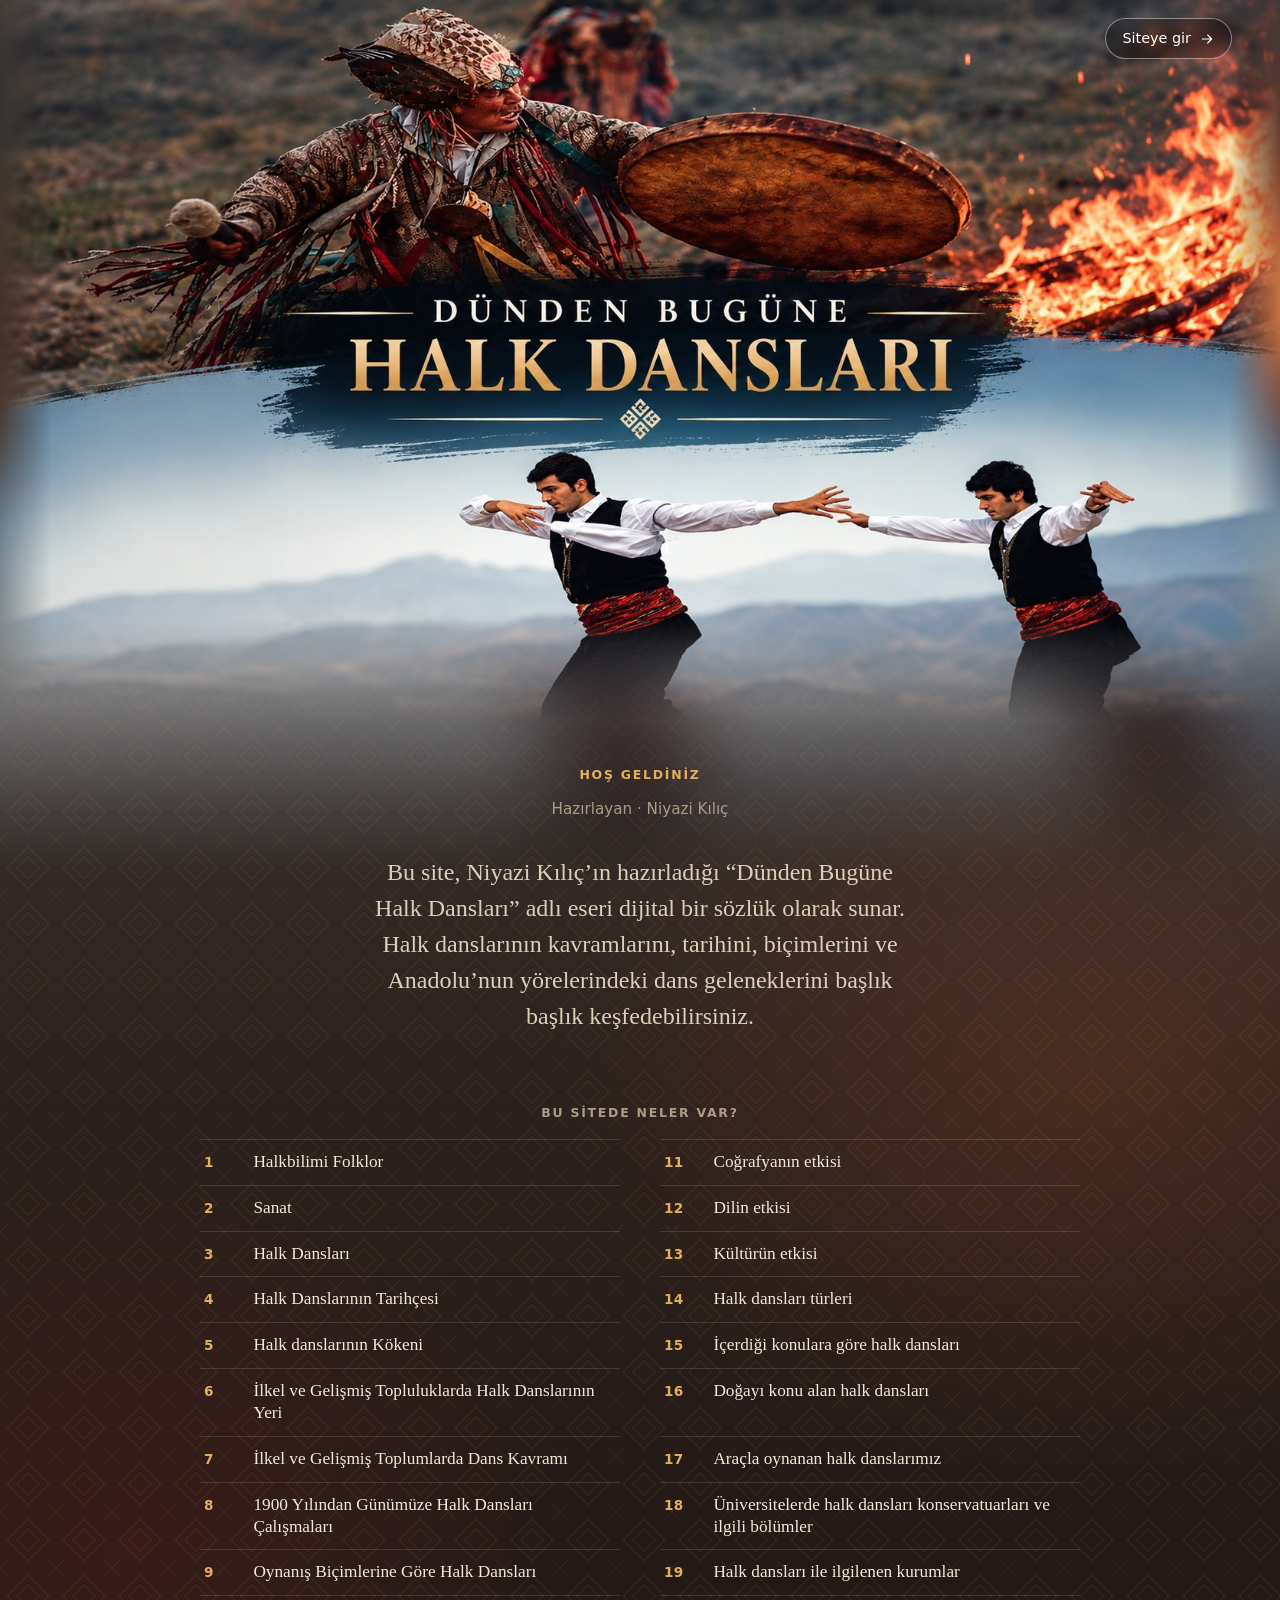
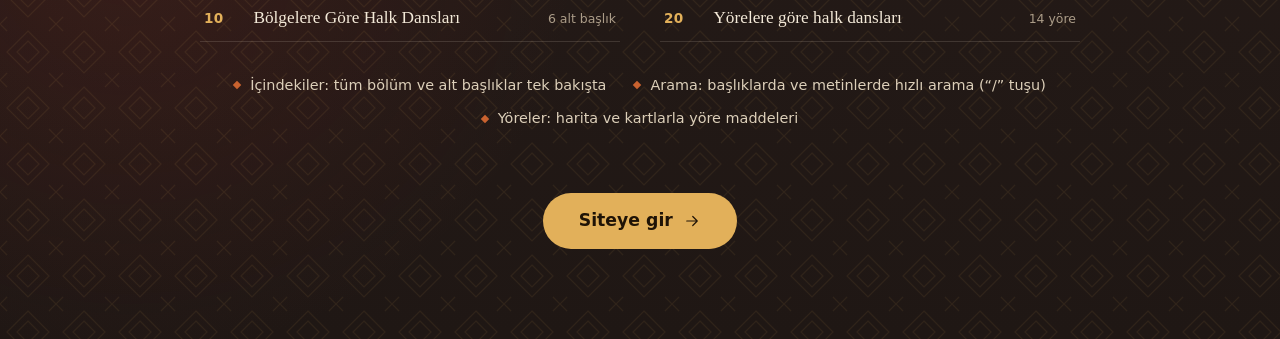
==== commit 0998fd5f: "Inhalt gefüllt und Karte hinzugefügt" ====
--- a/lexikon/index.html
+++ b/lexikon/index.html
@@ -1,22 +1,14 @@
 <!doctype html>
-<html lang="tr" data-theme="light">
+<html lang="tr">
 <head>
   <meta charset="utf-8">
   <meta name="viewport" content="width=device-width, initial-scale=1">
   <title>Dünden Bugüne Halk Dansları</title>
   <meta name="description" content="Halk dansları sözlüğü – tasarım önizlemesi">
-  <meta name="color-scheme" content="light dark">
+  <meta name="color-scheme" content="light">
   <meta name="robots" content="noindex">
-  <script>
-    (function () {
-      var pref = localStorage.getItem("hd-theme") || "system";
-      var dark = pref === "dark" || (pref === "system" && matchMedia("(prefers-color-scheme: dark)").matches);
-      document.documentElement.dataset.theme = dark ? "dark" : "light";
-      document.documentElement.dataset.themePref = pref;
-    })();
-  </script>
   <link rel="icon" href="data:image/svg+xml,%3Csvg xmlns='http://www.w3.org/2000/svg' viewBox='0 0 32 32'%3E%3Cpath d='M16 2 30 16 16 30 2 16Z' fill='%23a3312a'/%3E%3Cpath d='M16 9 23 16 16 23 9 16Z' fill='%23f6f1e7'/%3E%3C/svg%3E">
-  <link rel="stylesheet" href="assets/css/main.css">
+  <link rel="stylesheet" href="assets/css/main.css?v=55">
 </head>
 <body>
   <a class="skip-link" href="#main" data-i18n="skip">İçeriğe geç</a>
@@ -48,12 +40,6 @@
           <span class="search-trigger__label" data-i18n="search">Ara</span>
           <kbd>/</kbd>
         </button>
-        <button class="icon-btn" type="button" data-theme-toggle>
-          <svg class="icon-sun" viewBox="0 0 24 24" aria-hidden="true"><circle cx="12" cy="12" r="4"/><path d="M12 2v2M12 20v2M4.9 4.9l1.4 1.4M17.7 17.7l1.4 1.4M2 12h2M20 12h2M4.9 19.1l1.4-1.4M17.7 6.3l1.4-1.4"/></svg>
-          <svg class="icon-moon" viewBox="0 0 24 24" aria-hidden="true"><path d="M20 14.5A8 8 0 0 1 9.5 4a8 8 0 1 0 10.5 10.5Z"/></svg>
-          <svg class="icon-auto" viewBox="0 0 24 24" aria-hidden="true"><circle cx="12" cy="12" r="8"/><path d="M12 4a8 8 0 0 1 0 16Z" fill="currentColor"/></svg>
-          <span class="visually-hidden" data-theme-label></span>
-        </button>
         <!-- Platz für den späteren Sprachschalter (TR/EN) -->
         <div class="lang-slot" data-lang-slot hidden></div>
         <button class="icon-btn menu-btn" type="button" data-menu-open aria-expanded="false" aria-controls="drawer">
@@ -73,10 +59,14 @@
     <div class="site-footer__inner">
       <div class="site-footer__brand">
         <p class="site-footer__title" data-book-title>Dünden Bugüne Halk Dansları</p>
-        <p class="muted" data-i18n="footerNote">Tasarım önizlemesi.</p>
+        <p class="muted" data-i18n="footerNote">Niyazi Kılıç’ın “Dünden Bugüne Halk Dansları” adlı eserine dayanır.</p>
         <p class="site-footer__about"><a href="#/tr/hosgeldiniz" data-intro-link data-i18n="introAbout">Bu site hakkında</a></p>
       </div>
       <nav class="site-footer__nav" data-footer-nav aria-label="Bölümler"></nav>
+    </div>
+    <div class="site-footer__legal">
+      <p data-i18n="footerCopy">© Niyazi Kılıç. Tüm hakları saklıdır. İzinsiz kopyalanması ve çoğaltılması yasaktır.</p>
+      <a href="#/tr/kunye" data-legal-link data-i18n="legalLink">Künye ve yasal uyarı</a>
     </div>
   </footer>
 
@@ -110,14 +100,17 @@
     </div>
   </div>
 
-  <script src="data/structure.js"></script>
-  <script src="data/site.js"></script>
-  <script src="data/i18n.js"></script>
-  <script src="data/front.js"></script>
-  <script src="assets/js/core.js"></script>
-  <script src="assets/js/views.js"></script>
-  <script src="assets/js/search.js"></script>
-  <script src="assets/js/motion.js"></script>
-  <script src="assets/js/app.js"></script>
+  <script src="data/structure.js?v=2"></script>
+  <script src="data/site.js?v=20"></script>
+  <script src="data/i18n.js?v=50"></script>
+  <script src="data/front.js?v=3"></script>
+  <script src="data/map.js?v=2"></script>
+  <script src="data/content.js?v=47"></script>
+  <script src="assets/js/core.js?v=50"></script>
+  <script src="assets/js/views.js?v=52"></script>
+  <script src="assets/js/search.js?v=48"></script>
+  <script src="assets/js/motion.js?v=3"></script>
+  <script src="assets/js/map.js?v=4"></script>
+  <script src="assets/js/app.js?v=4"></script>
 </body>
 </html>
--- a/lexikon/assets/css/main.css
+++ b/lexikon/assets/css/main.css
@@ -38,29 +38,6 @@
   color-scheme: light;
 }
 
-[data-theme="dark"] {
-  --bg: #14110f;
-  --bg-raised: #1c1815;
-  --surface: #221d19;
-  --ink: #efe7da;
-  --ink-soft: #cfc4b5;
-  --muted: #9a8d7e;
-  --line: rgba(239, 231, 218, 0.11);
-  --line-strong: rgba(239, 231, 218, 0.26);
-  --accent: #e0654f;
-  --accent-ink: #1a0f0c;
-  --accent-soft: rgba(224, 101, 79, 0.12);
-  --indigo: #9fb1de;
-  --saffron: #e2b05a;
-  --walnut: #c79b77;
-  --mark: rgba(226, 176, 90, 0.3);
-  --ph-bg: #1f1a17;
-  --ph-hatch: rgba(239, 231, 218, 0.045);
-  --skeleton: rgba(239, 231, 218, 0.1);
-  --shadow: 0 1px 2px rgba(0, 0, 0, 0.4), 0 16px 40px -16px rgba(0, 0, 0, 0.7);
-  color-scheme: dark;
-}
-
 /* ---------- Grundlagen ---------- */
 *, *::before, *::after { box-sizing: border-box; }
 
@@ -183,6 +160,7 @@
 .btn:hover { transform: translateY(-1px); }
 .btn .arrow { width: 18px; height: 18px; transition: transform 0.3s var(--ease); }
 .btn:hover .arrow { transform: translateX(3px); }
+.btn:hover .arrow:first-child { transform: translateX(-3px); }
 .btn--primary { background: var(--accent); color: var(--accent-ink); }
 .btn--ghost { background: transparent; border-color: var(--line-strong); }
 .btn--ghost:hover { border-color: var(--ink); }
@@ -313,11 +291,6 @@
 .search-trigger svg { width: 17px; height: 17px; }
 .search-trigger__label { font-size: 0.9rem; min-width: 5.5em; text-align: left; }
 
-[data-theme-toggle] svg { display: none; }
-[data-theme-pref="light"] [data-theme-toggle] .icon-sun,
-[data-theme-pref="dark"] [data-theme-toggle] .icon-moon,
-[data-theme-pref="system"] [data-theme-toggle] .icon-auto { display: block; }
-
 .menu-btn { display: none; }
 
 /* ---------- Ornamentband (Kilim) ---------- */
@@ -408,7 +381,7 @@
 .ph-text--lead .ph-line { height: 0.95rem; margin: 0.85rem 0; }
 
 /* ---------- Seitenwechsel & Scroll-Einblendung ---------- */
-#app.is-entering { animation: page-in 0.7s var(--ease-out) both; }
+#app.is-entering { animation: page-in 0.7s var(--ease-out) backwards; }
 @keyframes page-in {
   from { opacity: 0; transform: translateY(10px); }
   to { opacity: 1; transform: none; }
@@ -460,6 +433,21 @@
   will-change: clip-path;
 }
 .ph--hero .ph__inner { transform: scale(calc(1.06 - 0.06 * var(--hero-p))); }
+.hero-img {
+  margin: 0 auto;
+  max-width: var(--container);
+  padding-inline: var(--gutter);
+  transform: scale(calc(0.92 + 0.08 * var(--hero-p)));
+  transform-origin: center top;
+  will-change: transform;
+}
+.hero-img img {
+  display: block;
+  width: 100%;
+  height: auto;
+  border-radius: var(--radius);
+  box-shadow: 0 24px 60px -28px rgba(40, 20, 10, 0.45);
+}
 
 /* ---------- Startseite: Hazırlayan & Önsöz ---------- */
 .author {
@@ -709,6 +697,27 @@
 }
 .story__visual { position: relative; --step: 0; }
 .ph--story { max-height: calc(100vh - var(--header-h) - 96px); width: 100%; }
+.story-img {
+  position: relative;
+  margin: 0;
+  aspect-ratio: 4 / 5;
+  max-height: calc(100vh - var(--header-h) - 96px);
+  width: 100%;
+  overflow: hidden;
+  border-radius: var(--radius);
+  background: #2a1a12;
+  padding-top: 14%;
+}
+.story-img__bg {
+  position: absolute;
+  inset: -24px;
+  background: center / cover no-repeat;
+  filter: blur(22px) saturate(1.1) brightness(0.55);
+}
+.story-img img { position: relative; display: block; width: 100%; height: auto; }
+.story-img ~ .story__index { color: #f1c27a; text-shadow: 0 2px 18px rgba(0, 0, 0, 0.45); }
+.story-img ~ .story__caption { color: #f6ead8; text-shadow: 0 1px 10px rgba(0, 0, 0, 0.5); }
+.story__visual:has(.story-img)::after { border-color: #f1c27a; }
 .story__visual::after {
   content: "";
   position: absolute;
@@ -793,67 +802,165 @@
 
 /* ---------- Startseite: Yöreler ---------- */
 .regions { padding-block: var(--section); }
-.region-map {
+
+/* ---------- Türkei-Karte ---------- */
+.atlas { margin-bottom: clamp(48px, 7vw, 88px); }
+.atlas__stage {
   position: relative;
-  aspect-ratio: 2.3 / 1;
-  margin-bottom: clamp(48px, 7vw, 88px);
+  overflow: hidden;
   border-radius: var(--radius);
-  border: 1px dashed var(--line-strong);
+  border: 1px solid var(--line);
   background:
-    radial-gradient(circle at 1px 1px, var(--skeleton) 1px, transparent 1.5px) 0 0 / 22px 22px,
-    var(--ph-bg);
-}
-.region-map__ph {
+    radial-gradient(120% 90% at 50% 35%, #e9eeec 0%, #dbe3e3 55%, #ccd7d9 100%);
+  box-shadow: var(--shadow);
+}
+.atlas__svg {
+  display: block;
+  width: 100%;
+  height: auto;
+  touch-action: pan-y pinch-zoom;
+  -webkit-user-select: none;
+  user-select: none;
+  -webkit-tap-highlight-color: transparent;
+}
+.atlas.is-zoomed .atlas__svg { touch-action: none; cursor: grab; }
+.atlas.is-dragging .atlas__svg { cursor: grabbing; }
+[data-atlas-view] { transform-origin: 0 0; }
+[data-atlas-view].is-animated { transition: transform 0.5s var(--ease-out); }
+
+.atlas__sea { fill: transparent; }
+.atlas__land { fill: #ece6da; stroke: #d3c8b6; stroke-width: 0.7px; vector-effect: non-scaling-stroke; }
+.atlas__land--plain { stroke: none; }
+.atlas__shadow { fill: rgba(70, 45, 25, 0.22); transform: translate(1px, 2.5px); filter: blur(3px); pointer-events: none; }
+.atlas__prov {
+  fill: #fcf9f3;
+  stroke: #d6c7b1;
+  stroke-width: 0.6px;
+  stroke-linejoin: round;
+  vector-effect: non-scaling-stroke;
+  transition: fill 0.25s var(--ease);
+}
+.atlas__prov:hover { fill: #f3ebdd; }
+.atlas__prov.is-region { fill: #f2d9cd; stroke: #d9b4a3; }
+.atlas__prov.is-region.is-active { fill: #dd8f78; }
+.atlas__lakes { fill: #cdd8da; stroke: #b5c3c6; stroke-width: 0.6px; vector-effect: non-scaling-stroke; pointer-events: none; }
+.atlas__outline {
+  fill: none;
+  stroke: #8a6a52;
+  stroke-width: 1.3px;
+  stroke-linejoin: round;
+  vector-effect: non-scaling-stroke;
+  pointer-events: none;
+}
+
+.atlas__label {
+  font-family: var(--font-sans);
+  font-size: calc(11.5px * var(--k, 1));
+  letter-spacing: 0.16em;
+  text-transform: uppercase;
+  text-anchor: middle;
+  pointer-events: none;
+}
+.atlas__label--land { fill: #a8987f; }
+.atlas__label--sea, .atlas__label--sea-sm { fill: #7f979c; font-family: var(--font-display); font-style: italic; text-transform: none; letter-spacing: 0.08em; font-size: calc(15px * var(--k, 1)); }
+.atlas__label--sea-sm { font-size: calc(10.5px * var(--k, 1)); }
+.atlas__pname {
+  fill: #8d7b66;
+  font-family: var(--font-sans);
+  font-size: calc(10.5px * var(--k, 1));
+  text-anchor: middle;
+  pointer-events: none;
+  opacity: 0;
+  transition: opacity 0.3s;
+}
+.atlas.is-zoomed-2 .atlas__pname { opacity: 1; }
+
+.atlas__pin { transform: scale(calc(var(--k, 1) * var(--pin, 1))); transition: transform 0.3s var(--ease-out); }
+.atlas__marker.is-active .atlas__pin, .atlas__marker:focus-visible .atlas__pin { transform: scale(calc(var(--k, 1) * var(--pin, 1) * 1.2)); }
+.atlas__marker:focus { outline: none; }
+.atlas__dot { fill: var(--accent); stroke: #fff; stroke-width: 2; filter: drop-shadow(0 1px 1.5px rgba(40, 20, 10, 0.35)); }
+.atlas__halo { fill: var(--accent); opacity: 0; transition: opacity 0.25s; }
+.atlas__marker.is-active .atlas__halo { opacity: 0.22; }
+.atlas__marker:focus-visible .atlas__halo { opacity: 0.3; stroke: var(--ink); stroke-width: 1.5; }
+.atlas__marker.is-active .atlas__dot { fill: #7e2019; }
+
+.atlas__tip {
   position: absolute;
-  left: 20px; bottom: 16px;
-  display: grid;
-  gap: 2px;
-  color: var(--muted);
-}
-.region-dot {
-  position: absolute;
-  width: 16px; height: 16px;
-  margin: -8px 0 0 -8px;
-  border-radius: 50%;
-  background: var(--accent);
-  box-shadow: 0 0 0 4px var(--accent-soft);
-  transition: transform 0.3s var(--ease-out), box-shadow 0.3s;
-}
-.region-dot::after {
-  content: "";
-  position: absolute;
-  inset: -4px;
-  border-radius: 50%;
-  border: 1px solid var(--accent);
-  opacity: 0;
-  animation: pulse 3.2s var(--ease) infinite;
-}
-.region-dot:nth-child(3n)::after { animation-delay: 1s; }
-.region-dot:nth-child(3n + 1)::after { animation-delay: 2s; }
-@keyframes pulse {
-  0% { transform: scale(0.6); opacity: 0.8; }
-  70%, 100% { transform: scale(2.2); opacity: 0; }
-}
-.region-dot:hover, .region-dot:focus-visible { transform: scale(1.3); z-index: 2; }
-.region-dot__label {
-  position: absolute;
-  left: 50%; bottom: calc(100% + 10px);
-  padding: 5px 10px;
+  z-index: 3;
+  max-width: min(80%, 22rem);
+  padding: 6px 11px;
   border-radius: 8px;
   background: var(--ink);
   color: var(--bg);
-  font-size: 0.8rem;
-  white-space: nowrap;
+  font-size: 0.82rem;
+  line-height: 1.3;
+  text-align: center;
   pointer-events: none;
-  opacity: 0;
-  transform: translate(-50%, 4px);
-  transition: opacity 0.2s, transform 0.25s var(--ease);
-}
-.region-dot:hover .region-dot__label, .region-dot:focus-visible .region-dot__label { opacity: 1; transform: translate(-50%, 0); }
-.region-dot--end .region-dot__label { left: auto; right: -6px; transform: translate(0, 4px); }
-.region-dot--start .region-dot__label { left: -6px; transform: translate(0, 4px); }
-.region-dot--end:hover .region-dot__label, .region-dot--end:focus-visible .region-dot__label,
-.region-dot--start:hover .region-dot__label, .region-dot--start:focus-visible .region-dot__label { transform: none; }
+  transform: translate(-50%, -100%);
+  box-shadow: 0 6px 18px -6px rgba(0, 0, 0, 0.4);
+}
+.atlas__tip::after {
+  content: "";
+  position: absolute;
+  left: 50%; top: 100%;
+  margin-left: -5px;
+  border: 5px solid transparent;
+  border-top-color: var(--ink);
+}
+
+.atlas__zoom {
+  position: absolute;
+  right: 14px; bottom: 14px;
+  display: grid;
+  border-radius: 12px;
+  overflow: hidden;
+  background: rgba(252, 249, 243, 0.92);
+  border: 1px solid var(--line-strong);
+  box-shadow: 0 4px 14px -6px rgba(40, 25, 15, 0.35);
+}
+.atlas__zoom button {
+  display: grid;
+  place-items: center;
+  width: 38px; height: 38px;
+  border: 0;
+  background: transparent;
+  color: var(--ink);
+  font: 500 1.25rem/1 var(--font-sans);
+  cursor: pointer;
+}
+.atlas__zoom button + button { border-top: 1px solid var(--line); }
+.atlas__zoom button:hover { background: var(--accent-soft); color: var(--accent); }
+.atlas__zoom button:focus-visible { outline: 2px solid var(--accent); outline-offset: -2px; }
+.atlas__zoom svg { width: 16px; height: 16px; fill: none; stroke: currentColor; stroke-width: 2; stroke-linecap: round; stroke-linejoin: round; }
+.atlas__ico-exit, .atlas.is-full .atlas__ico-full { display: none; }
+.atlas.is-full .atlas__ico-exit { display: block; }
+html.atlas-open { overflow: hidden; }
+.atlas.is-full .atlas__stage {
+  position: fixed;
+  inset: 0;
+  z-index: 1000;
+  display: flex;
+  flex-direction: column;
+  justify-content: center;
+  border: 0;
+  border-radius: 0;
+}
+.atlas.is-full .atlas__svg {
+  width: min(100%, calc(100vh * var(--ratio)));
+  width: min(100%, calc(100dvh * var(--ratio)));
+  margin-inline: auto;
+}
+.atlas__credit {
+  position: absolute;
+  left: 12px; bottom: 10px;
+  margin: 0;
+  padding: 3px 9px;
+  border-radius: 6px;
+  background: rgba(252, 249, 243, 0.8);
+  color: var(--muted);
+  font-size: 0.72rem;
+  pointer-events: none;
+}
 
 .card-grid {
   display: grid;
@@ -956,6 +1063,99 @@
 .entry-section .ph { margin-block: 1.5rem; }
 .card-grid--entry { margin-top: 40px; }
 
+.entry__header + .entry__body { margin-top: clamp(40px, 6vw, 72px); }
+
+/* Kapiteltexte */
+.prose { font-size: clamp(1.05rem, 1.4vw, 1.15rem); line-height: 1.75; color: var(--ink-soft); hyphens: auto; overflow-wrap: break-word; }
+.prose > * + * { margin-top: 1.1em; }
+.prose strong { color: var(--ink); font-weight: 650; }
+.prose u { text-decoration-color: var(--accent); text-underline-offset: 0.2em; }
+.prose .prose__label { margin-top: 2em; font-family: var(--font-display); font-size: 1.3em; line-height: 1.3; }
+.prose .prose__label strong { font-weight: 600; }
+.prose ol, .prose ul { padding-left: 1.6em; }
+.prose ol { list-style: decimal; }
+.prose ul { list-style: disc; }
+.prose li + li { margin-top: 0.35em; }
+.prose li > ul, .prose li > ol { margin-top: 0.35em; }
+.prose ul ul { list-style: circle; }
+
+/* Tabellen */
+.prose .prose-table { margin-block: 1.6em; overflow-x: auto; border: 1px solid var(--line); border-radius: var(--radius); }
+.prose-table table { width: 100%; border-collapse: collapse; font-size: 0.92em; line-height: 1.45; }
+.prose-table th, .prose-table td { padding: 9px 14px; text-align: left; vertical-align: top; border-bottom: 1px solid var(--line); }
+.prose-table th { background: var(--surface); color: var(--ink); font-weight: 650; white-space: nowrap; }
+.prose-table tbody tr:last-child td { border-bottom: 0; }
+.prose-table tbody tr:nth-child(even) td { background: color-mix(in srgb, var(--surface) 55%, transparent); }
+.prose-table:focus-visible { outline: 2px solid var(--accent); outline-offset: 2px; }
+.prose .prose__indent { margin-top: 0.4em; padding-left: 2.2em; }
+.prose .prose__h { margin-top: 2em; font-size: 1.35em; }
+.prose a { color: var(--accent); text-decoration: underline; text-underline-offset: 0.2em; text-decoration-thickness: 1px; }
+.prose a:hover { text-decoration-thickness: 2px; }
+
+/* Lange Listen in Spalten; nummerierte Gruppen mit Unterpunkten als Raster */
+@media (min-width: 640px) {
+  .prose .prose-cols { columns: 3 180px; column-gap: 32px; }
+  .prose .prose-cols li { break-inside: avoid; }
+  .prose .prose-cols li + li { margin-top: 0; padding-top: 0.35em; }
+}
+.prose .prose-groups {
+  display: grid;
+  grid-template-columns: repeat(auto-fill, minmax(190px, 1fr));
+  gap: 16px;
+  align-items: start;
+  padding-left: 0;
+  list-style: none;
+  counter-reset: grp;
+}
+.prose .prose-groups > li {
+  margin: 0;
+  padding: 14px 16px;
+  border: 1px solid var(--line);
+  border-radius: var(--radius);
+  background: var(--surface);
+  counter-increment: grp;
+}
+.prose .prose-groups > li::before {
+  content: counter(grp);
+  display: block;
+  margin-bottom: 2px;
+  font-family: var(--font-sans);
+  font-size: 0.78rem;
+  font-weight: 600;
+  color: var(--accent);
+}
+.prose .prose-groups > li > ul { margin-top: 0.5em; padding-left: 1.1em; font-size: 0.92em; list-style: disc; columns: auto; }
+.prose .prose-groups > li > ul li + li { margin-top: 0.15em; padding-top: 0; }
+
+/* Liste links, Pfeil, Erläuterung rechts */
+.prose-arrow { display: grid; grid-template-columns: auto auto 1fr; align-items: center; gap: clamp(16px, 4vw, 40px); }
+.prose-arrow__from p + p { margin-top: 0.35em; }
+.prose-arrow__icon { width: clamp(48px, 7vw, 72px); height: auto; fill: var(--accent); }
+.prose-arrow__to { font-family: var(--font-display); font-size: 1.15em; line-height: 1.5; color: var(--ink); }
+@media (max-width: 560px) {
+  .prose-arrow { grid-template-columns: 1fr; justify-items: start; }
+  .prose-arrow__icon { transform: rotate(90deg); margin-left: 8px; }
+}
+.prose li::marker { color: var(--accent); font-variant-numeric: tabular-nums; }
+.entry-section .prose { margin-top: 1.2rem; }
+.prose .prose-figure { margin-block: 2em; display: flex; flex-wrap: wrap; gap: 12px; align-items: center; justify-content: center; }
+.prose-figure img { display: block; max-width: 100%; height: auto; border-radius: 8px; }
+.prose-figure--single img { width: auto !important; max-height: none; }
+
+/* Titelbild einer Karte: ganzes Bild sichtbar, kein Beschnitt */
+.cover {
+  position: relative;
+  margin: 0;
+  overflow: hidden;
+  border-radius: var(--radius);
+  background: var(--surface);
+}
+.cover--3x2 { aspect-ratio: 3 / 2; }
+.cover--4x5 { aspect-ratio: 4 / 5; }
+.cover img { position: absolute; inset: 0; width: 100%; height: 100%; object-fit: contain; transition: transform 0.6s var(--ease-out); }
+.card:hover .cover img, .rail-card:hover .cover img { transform: scale(1.03); }
+.prose + .entry-section, .prose + .card-grid { margin-top: 48px; }
+
 .pager {
   display: grid;
   grid-template-columns: 1fr 1fr;
@@ -1047,7 +1247,7 @@
   gap: 48px;
   max-width: calc(var(--container) + 2 * var(--gutter));
   margin-inline: auto;
-  padding: 64px var(--gutter) 80px;
+  padding: 64px var(--gutter) 48px;
 }
 .site-footer__title { font-family: var(--font-display); font-size: 1.4rem; margin-bottom: 10px; }
 .site-footer__brand .muted { font-size: 0.9rem; max-width: 30ch; }
@@ -1056,6 +1256,29 @@
 .site-footer__nav li { margin-bottom: 8px; font-size: 0.88rem; line-height: 1.35; }
 .site-footer__nav a { color: var(--ink-soft); }
 .site-footer__nav a:hover { color: var(--accent); }
+.site-footer__legal {
+  display: flex;
+  flex-wrap: wrap;
+  justify-content: space-between;
+  gap: 8px 24px;
+  max-width: calc(var(--container) + 2 * var(--gutter));
+  margin-inline: auto;
+  padding: 20px var(--gutter) 28px;
+  border-top: 1px solid var(--line);
+  font-size: 0.82rem;
+  color: var(--muted);
+}
+.site-footer__legal a { color: var(--ink-soft); text-decoration: underline; text-underline-offset: 0.2em; }
+.site-footer__legal a:hover { color: var(--accent); }
+
+.legal-page { padding-block: clamp(48px, 8vw, 104px) var(--section); }
+.legal-page__body { max-width: 760px; }
+.legal-page__body h2 { margin-top: 2em; font-size: 1.5em; color: var(--ink); }
+.legal-page__body h2:first-child { margin-top: 0; }
+.legal-page__print { padding: 4px 0 4px 20px; border-left: 3px solid var(--line); }
+.legal-page__print > * + * { margin-top: 0.8em; }
+.legal-page .legal-page__h { margin-top: 1.4em; font-size: 1.1em; color: var(--ink); }
+.legal-page .legal-page__h:first-child { margin-top: 0; }
 
 /* ---------- Mobiles Menü ---------- */
 .drawer { position: fixed; inset: 0; z-index: 80; }
@@ -1152,6 +1375,7 @@
 .search__text { display: grid; gap: 2px; min-width: 0; }
 .search__title { font-family: var(--font-display); font-size: 1.1rem; line-height: 1.3; }
 .search__path { font-size: 0.78rem; color: var(--muted); overflow: hidden; text-overflow: ellipsis; white-space: nowrap; }
+.search__snippet { margin-top: 3px; font-size: 0.86rem; line-height: 1.45; color: var(--ink-soft); display: -webkit-box; -webkit-line-clamp: 2; line-clamp: 2; -webkit-box-orient: vertical; overflow: hidden; }
 mark { background: var(--mark); color: inherit; border-radius: 3px; padding: 0 1px; }
 
 /* ---------- Responsiv ---------- */
@@ -1194,8 +1418,14 @@
   .intro-topic__count { grid-column: 2; }
   .intro__how { flex-direction: column; align-items: center; }
   .rail { grid-auto-columns: 74vw; gap: 16px; }
-  .region-map { aspect-ratio: 1.5 / 1; }
-  .region-dot { width: 13px; height: 13px; margin: -6.5px 0 0 -6.5px; }
+  .atlas__stage { border-radius: 12px; }
+  .atlas__svg { --pin: 0.7; }
+  .atlas__label--land { display: none; }
+  .atlas__label--sea { font-size: calc(12px * var(--k, 1)); }
+  .atlas__zoom { bottom: 8px; right: 8px; grid-auto-flow: column; }
+  .atlas__zoom button { width: 32px; height: 32px; font-size: 1.1rem; }
+  .atlas__zoom button + button { border-top: 0; border-left: 1px solid var(--line); }
+  .atlas__credit { position: static; margin: 0; padding: 10px 124px 10px 12px; border-radius: 0; background: var(--bg-raised); }
   .chapter-list a { grid-template-columns: 2.8em 1fr 20px; }
   .chapter-list__meta { display: none; }
   .chapter-list .arrow { opacity: 0.5; transform: none; }
@@ -1222,7 +1452,7 @@
   .story__step.is-visible:not(.is-active) { opacity: 1; }
   .ph--hero { clip-path: none; }
   .ph--hero .ph__inner { transform: none; }
-  .region-dot::after { display: none; }
+  .hero-img { transform: none; }
 }
 
 @media print {
